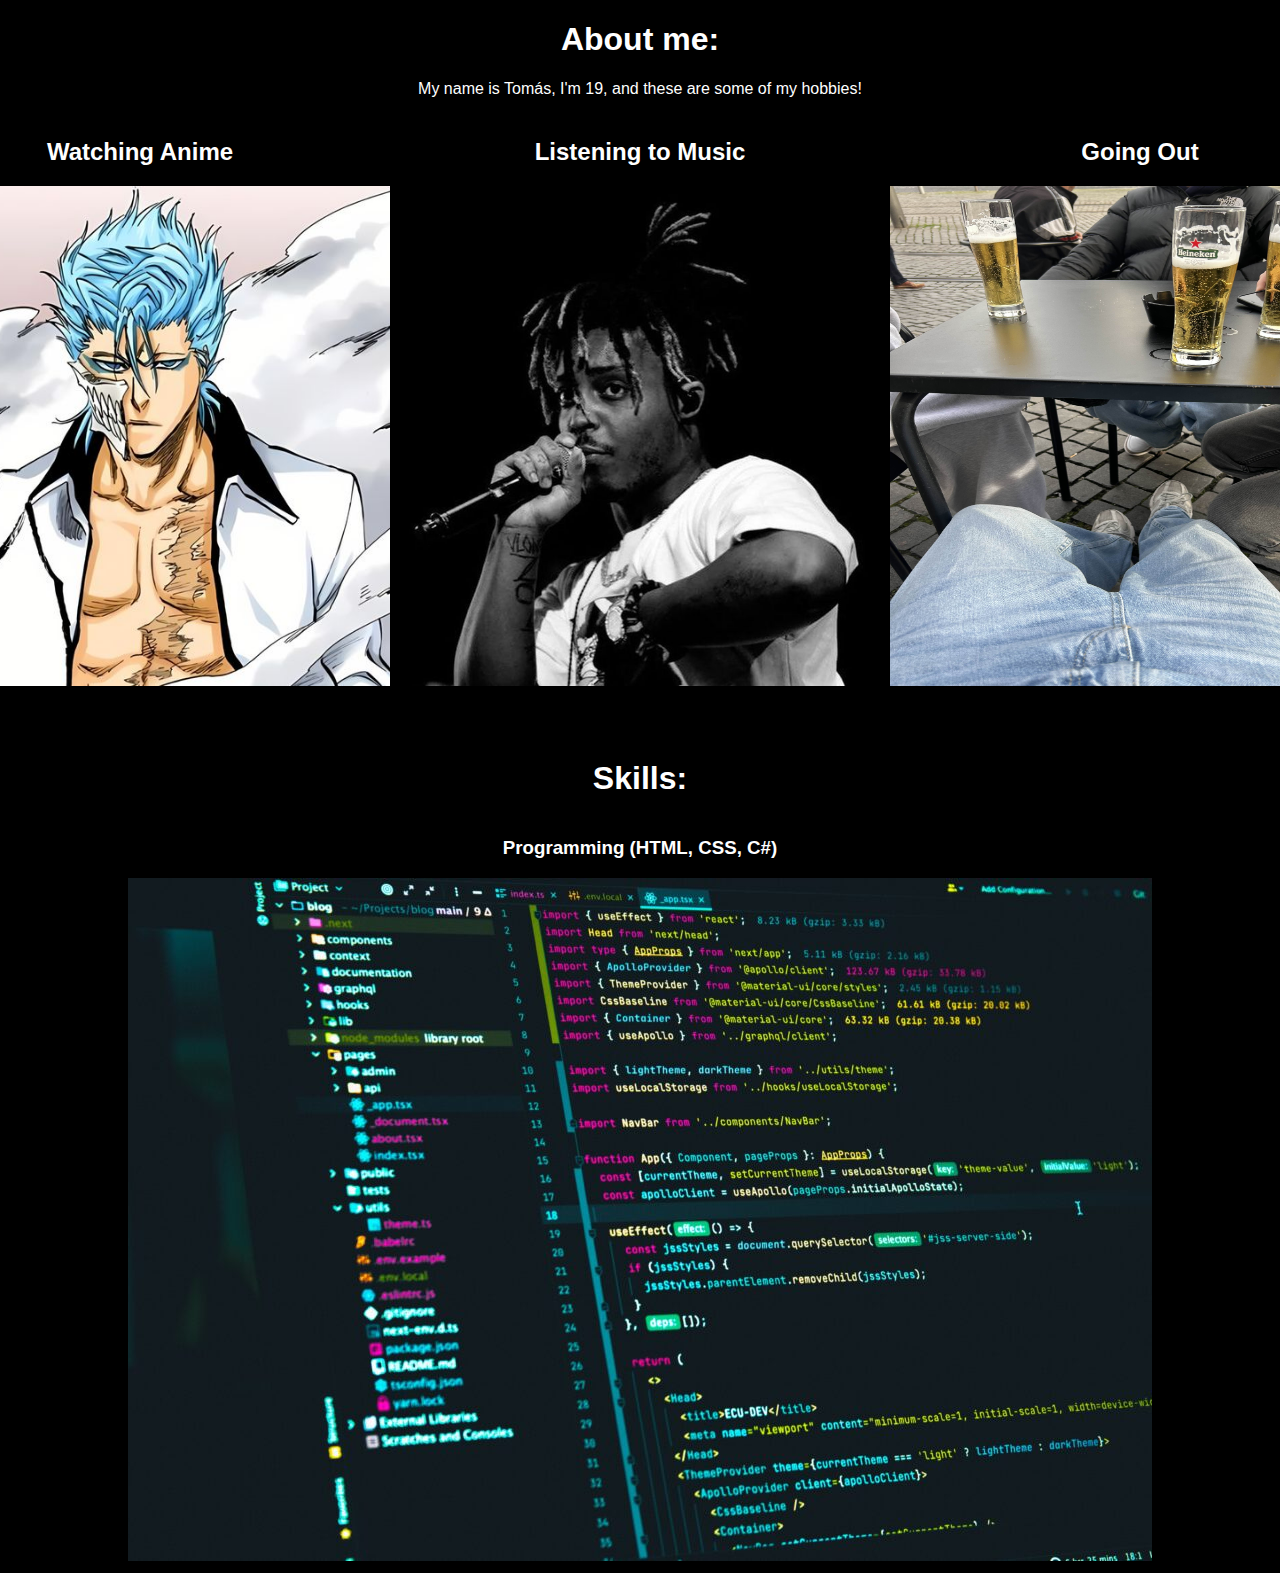
==== TomásGomes/index.html @ 640805c7 "New Code Image" ====
<!DOCTYPE html>
<html lang="en">
    <head>
        <meta charset="UTF-8">
        <meta name="viewport" content="width=device-width, initial-scale=1.0">
        <title>Tomás</title>

        <style>
                body {
                    text-align: center;
                    background-color: rgb(0, 0, 0);
                    font-family: 'Franklin Gothic Medium', 'Arial Narrow', Arial, sans-serif;
                    color: white;
                }
                .hobbies-container {
                    display: flex;
                    justify-content: center;
                    margin-top: 20px;
                    margin-bottom: 70px;
                }
                .skills-container {
                    display: flex;
                    justify-content: center;
                }
                .hobbies-container img {
                    width: 500px;
                    height: 500px;
                }
                
        </style>

    </head>
    <body>
        <h1>About me:</h1>
        <p>My name is Tomás, I'm 19, and these are some of my hobbies!</p>
    
        <div class="hobbies-container">
            <div class="hobby1">
                <h2>Watching Anime</h2>
                <img src="grimjaw.jpg">
            </div>
            <div class="hobby2">
                <h2>Listening to Music</h2>
                <img src="juice.jpg">
            </div>
            <div class="hobby3">
                <h2>Going Out</h2>
                <img src="goingout.jpg">
            </div>
        </div>

        <h1>Skills:</h1>
        <div class="skills-container">
            <div class="skill1">
                <h3>Programming (HTML, CSS, C#)</h3>
            </div>
        </div>

        <div class="skill-image">
            <img src="code.jpg">
        </div>

    </body>
</html>
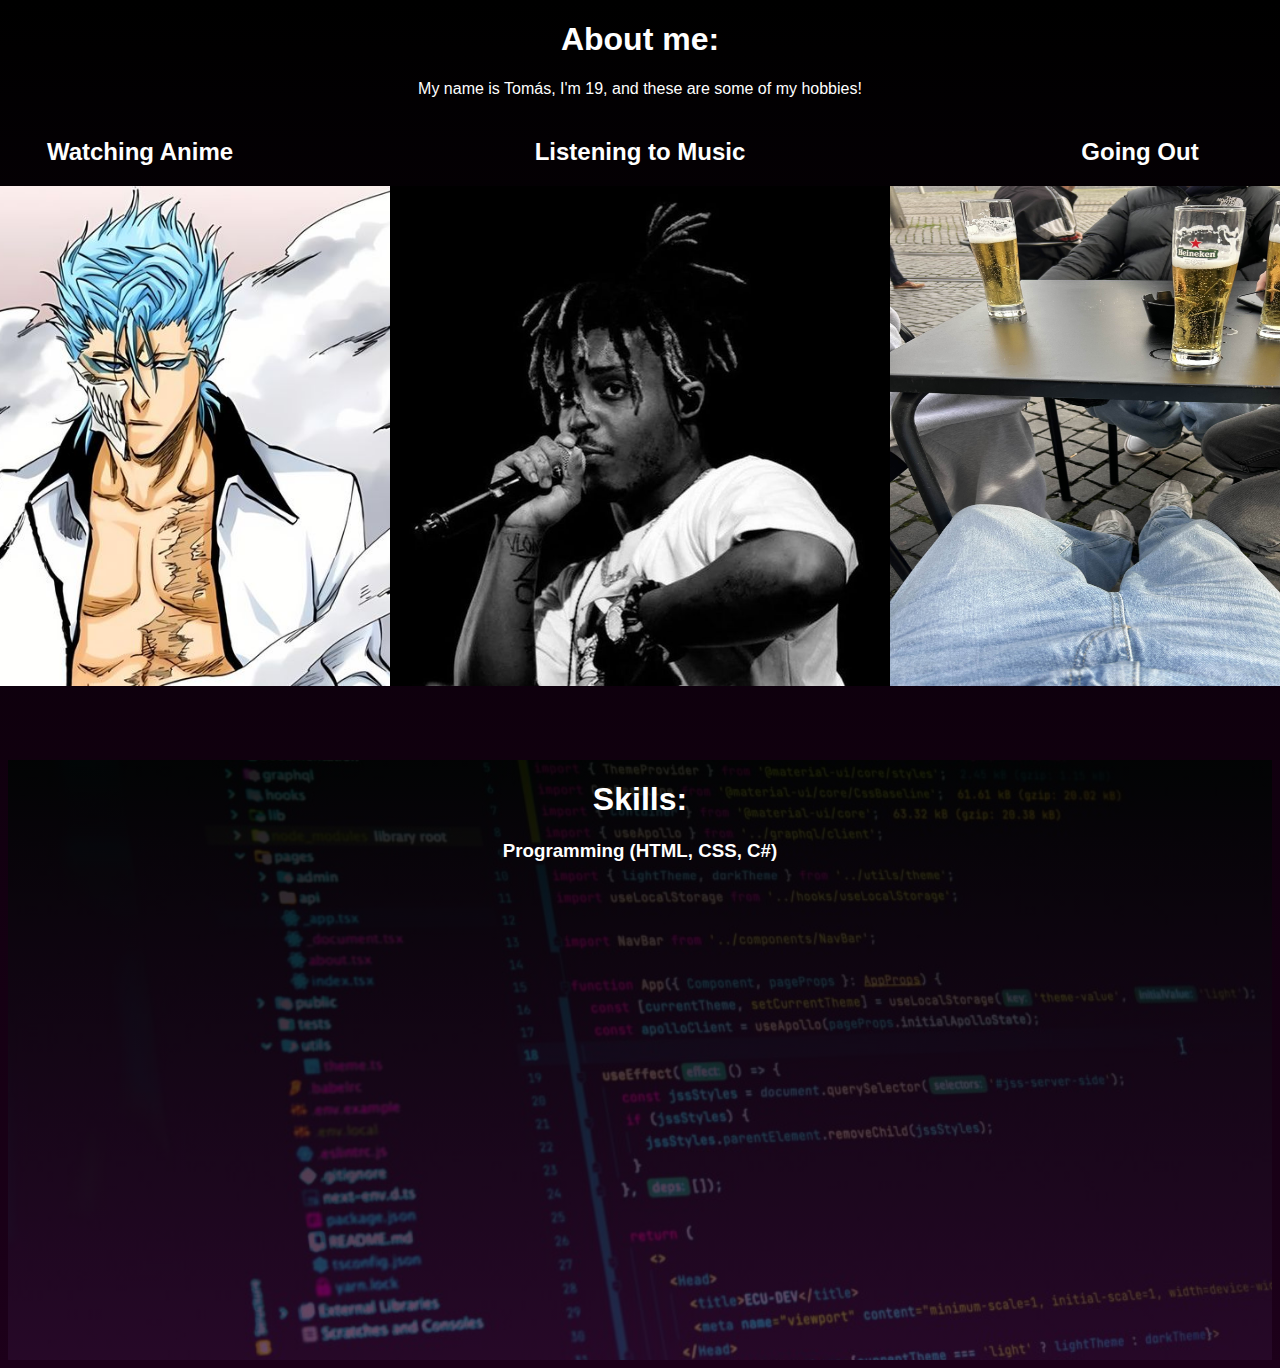
==== commit 4e3f2dfd: "New Gradient / Background Image" ====
--- a/TomásGomes/index.html
+++ b/TomásGomes/index.html
@@ -8,7 +8,7 @@
         <style>
                 body {
                     text-align: center;
-                    background-color: rgb(0, 0, 0);
+                    background: linear-gradient(rgb(0, 0, 0), rgb(29, 0, 26));
                     font-family: 'Franklin Gothic Medium', 'Arial Narrow', Arial, sans-serif;
                     color: white;
                 }
@@ -21,6 +21,11 @@
                 .skills-container {
                     display: flex;
                     justify-content: center;
+                    background-image: linear-gradient(rgba(0, 0, 0, 0.87), rgba(47, 0, 43, 0.7)), url('code.jpg');
+                    background-size: cover;
+                    width: 100%;
+                    height: 600px;
+                    background-position: center;
                 }
                 .hobbies-container img {
                     width: 500px;
@@ -49,16 +54,13 @@
             </div>
         </div>
 
-        <h1>Skills:</h1>
-        <div class="skills-container">
+        
+        <div class="skills-container">  
             <div class="skill1">
+                <h1>Skills:</h1>
                 <h3>Programming (HTML, CSS, C#)</h3>
             </div>
         </div>
 
-        <div class="skill-image">
-            <img src="code.jpg">
-        </div>
-
     </body>
 </html>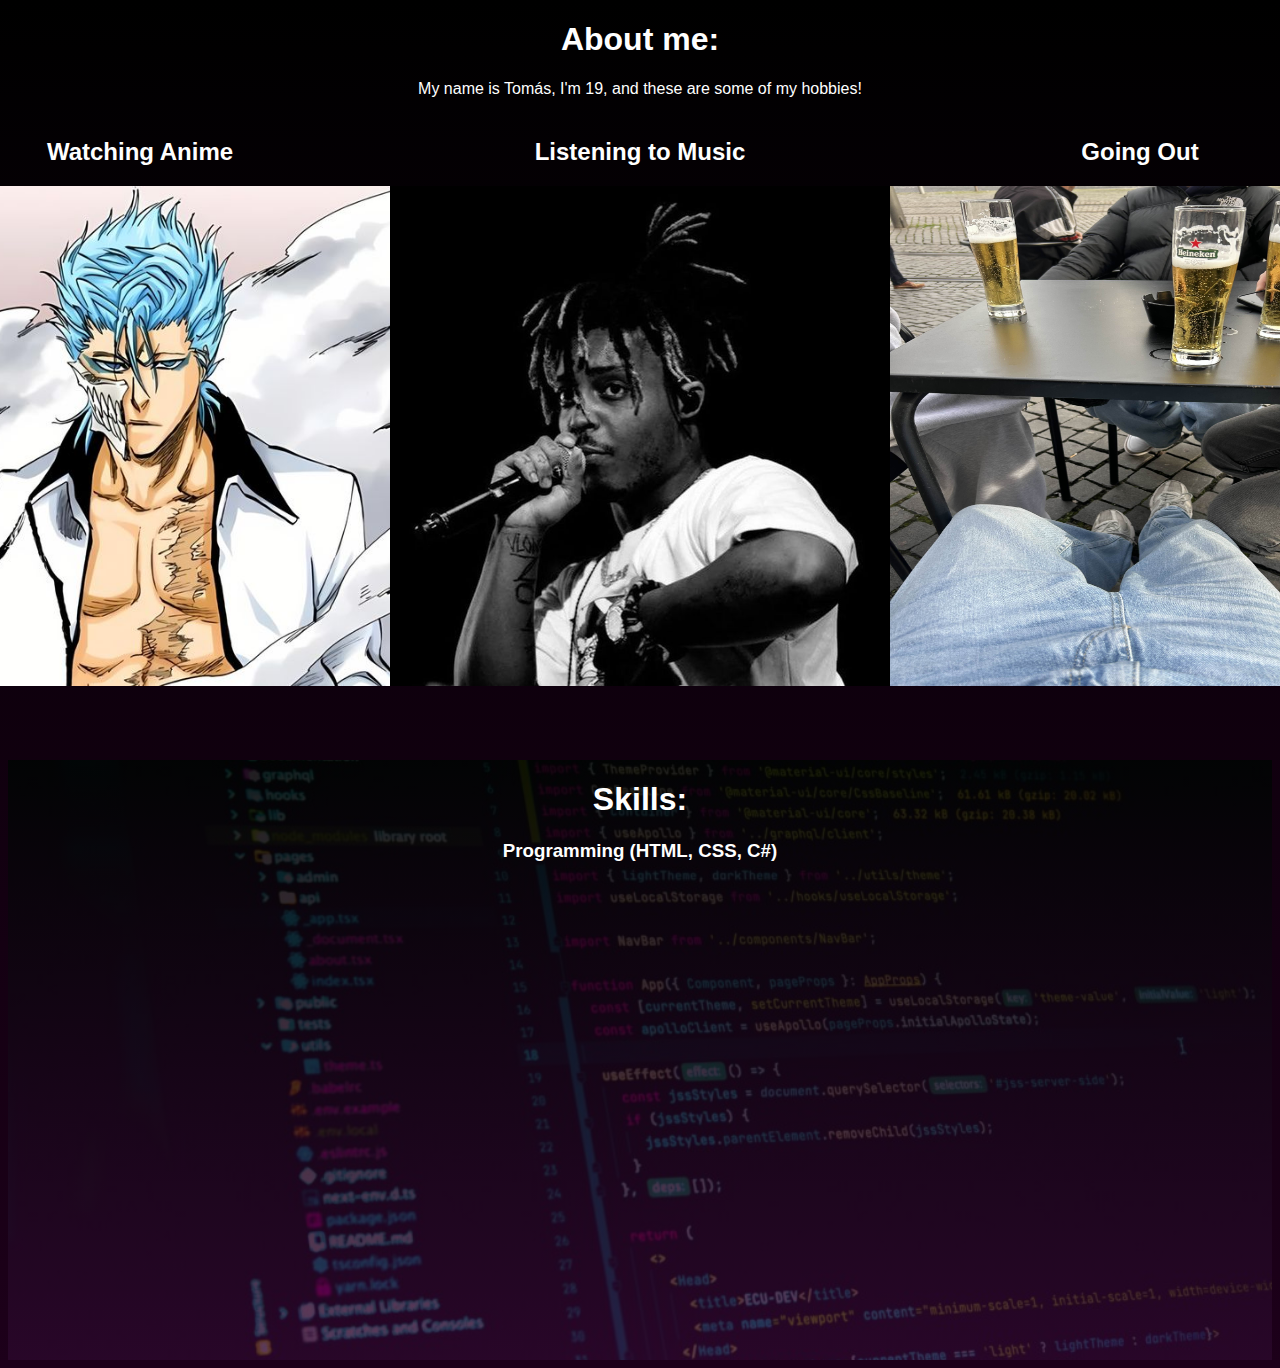
==== commit 5c95387b: "Color Fix" ====
--- a/TomásGomes/index.html
+++ b/TomásGomes/index.html
@@ -21,7 +21,7 @@
                 .skills-container {
                     display: flex;
                     justify-content: center;
-                    background-image: linear-gradient(rgba(0, 0, 0, 0.87), rgba(47, 0, 43, 0.7)), url('code.jpg');
+                    background-image: linear-gradient(rgba(0, 0, 0, 0.87), rgba(47, 0, 43, 0.763)), url('code.jpg');
                     background-size: cover;
                     width: 100%;
                     height: 600px;
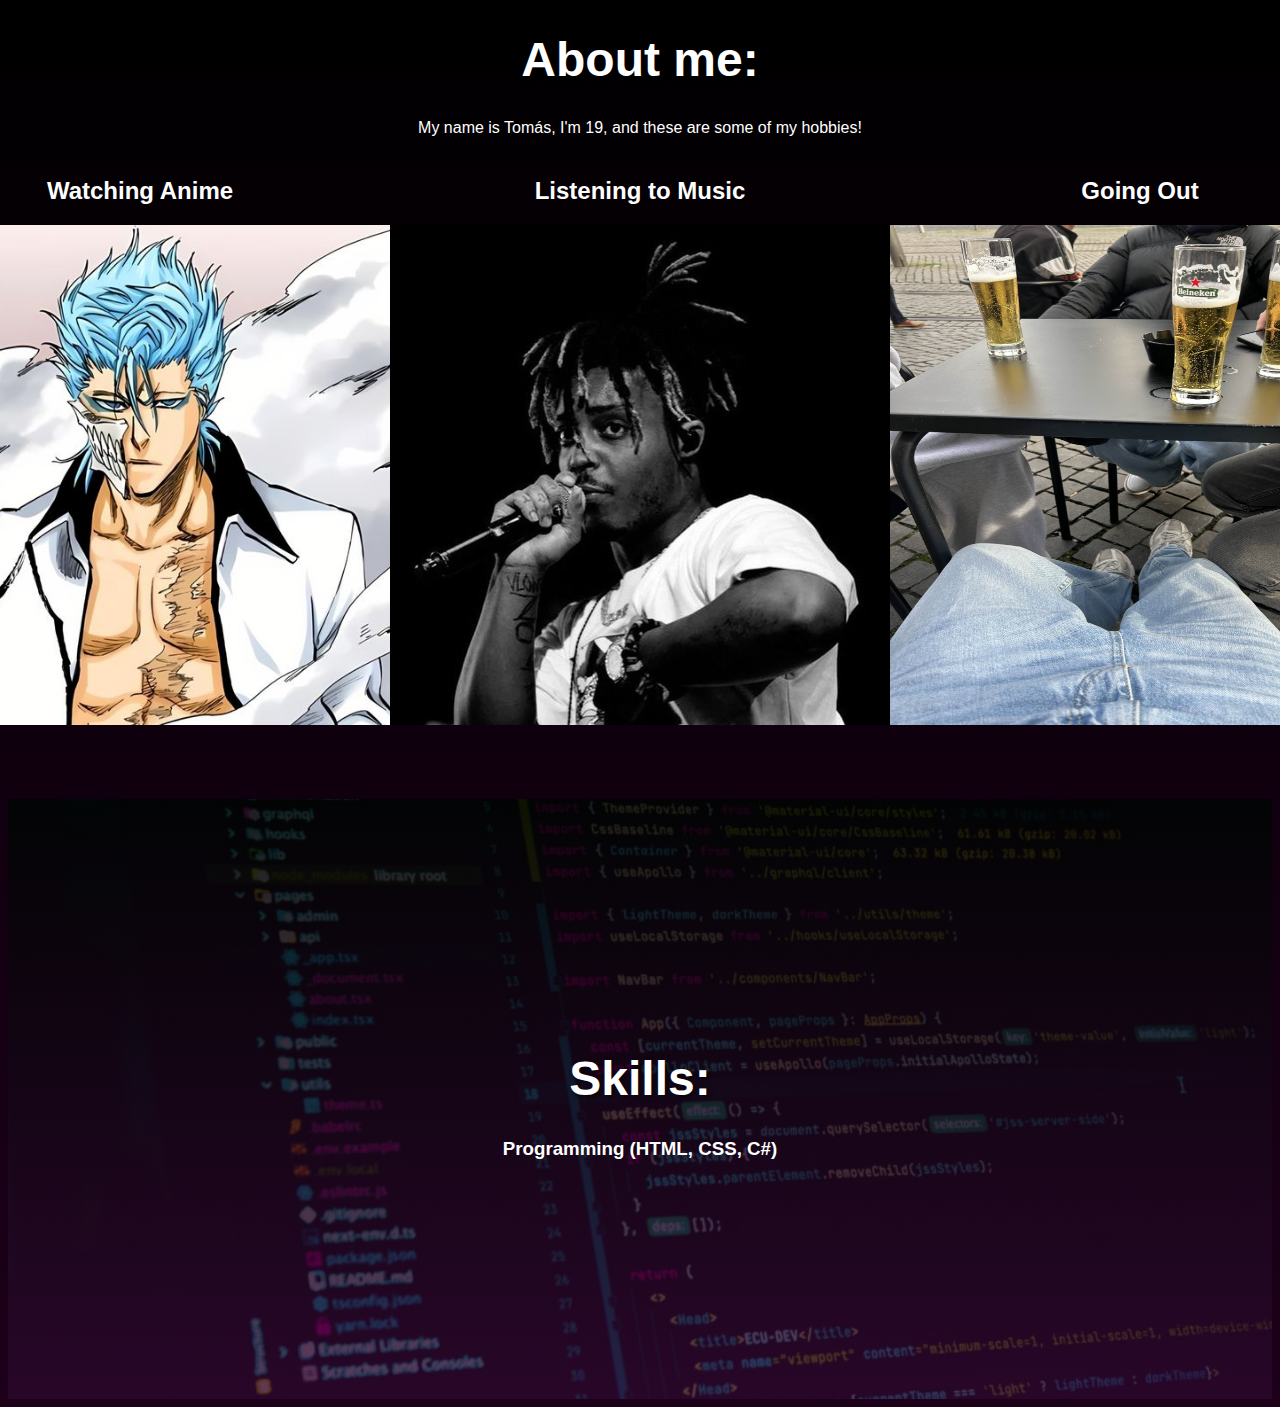
==== commit 5539ebd9: "Titles Size" ====
--- a/TomásGomes/index.html
+++ b/TomásGomes/index.html
@@ -12,11 +12,20 @@
                     font-family: 'Franklin Gothic Medium', 'Arial Narrow', Arial, sans-serif;
                     color: white;
                 }
+                body h1 {
+                    font-size: 3rem;
+                    font-weight: bold;
+                    text-shadow: 2px 2px 5px rgba(0, 0, 0, 0.7);
+                }
                 .hobbies-container {
                     display: flex;
                     justify-content: center;
                     margin-top: 20px;
                     margin-bottom: 70px;
+                }
+                .hobbies-container img {
+                    width: 500px;
+                    height: 500px;
                 }
                 .skills-container {
                     display: flex;
@@ -26,11 +35,15 @@
                     width: 100%;
                     height: 600px;
                     background-position: center;
+                    align-items: center;
                 }
-                .hobbies-container img {
-                    width: 500px;
-                    height: 500px;
+                .skills-container h1 {
+                    font-size: 3rem;
+                    font-weight: bold;
+                    text-shadow: 2px 2px 5px rgba(0, 0, 0, 0.7);
                 }
+
+
                 
         </style>
 
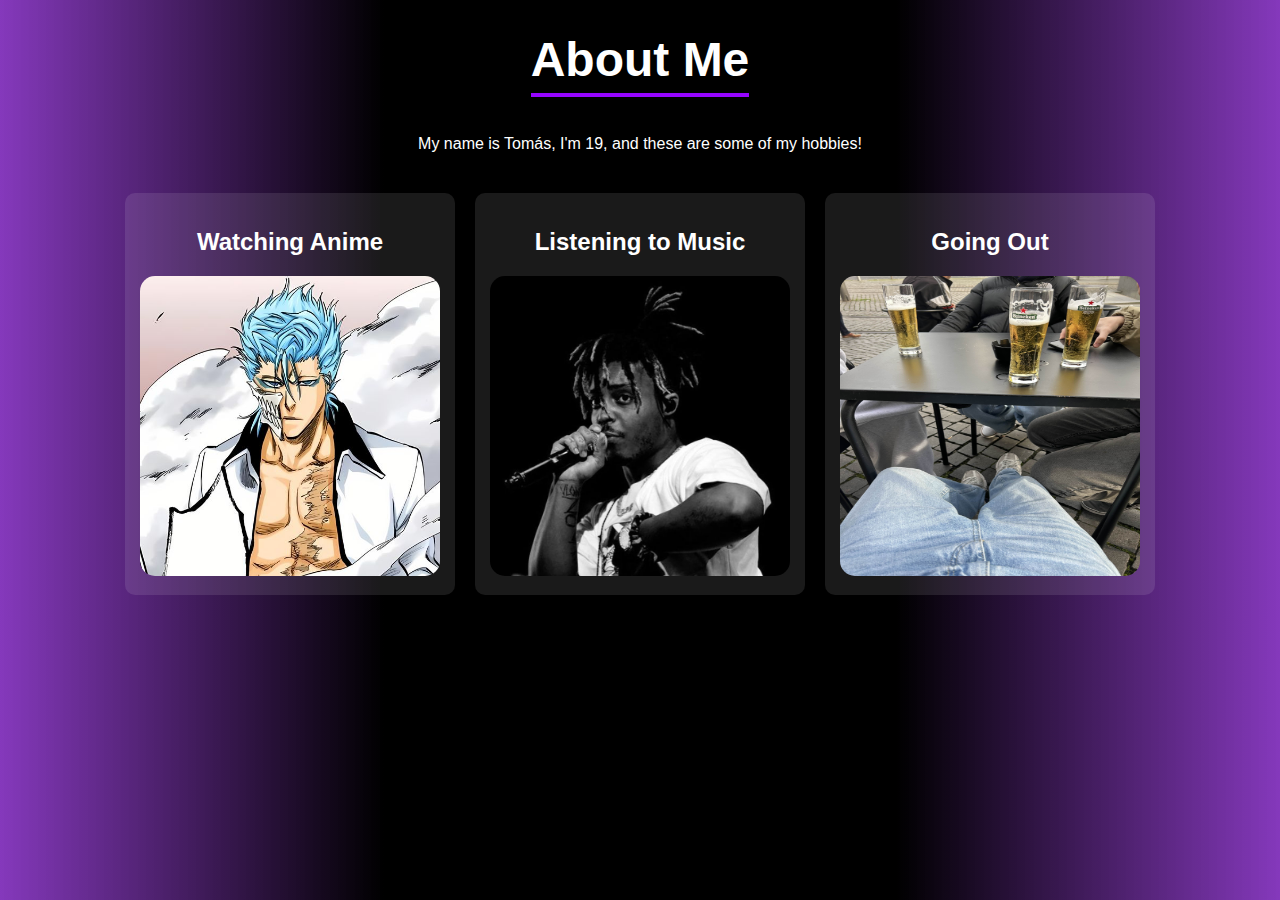
==== commit 0aeace49: "Reconstrução da Estrutura/Implementação de Animações" ====
--- a/TomásGomes/index.html
+++ b/TomásGomes/index.html
@@ -1,79 +1,30 @@
 <!DOCTYPE html>
 <html lang="en">
-    <head>
-        <meta charset="UTF-8">
-        <meta name="viewport" content="width=device-width, initial-scale=1.0">
-        <title>Tomás</title>
+<head>
+    <meta charset="UTF-8">
+    <meta name="viewport" content="width=device-width, initial-scale=1.0">
+    <title>About Me</title>
+    <link rel="stylesheet" href="style.css">
+</head>
+<body>
+    <section class="about-me">
+        <h1>About Me</h1>
+        <p>My name is Tomás, I'm 19, and these are some of my hobbies!</p>
+    </section>
 
-        <style>
-                body {
-                    text-align: center;
-                    background: linear-gradient(rgb(0, 0, 0), rgb(29, 0, 26));
-                    font-family: 'Franklin Gothic Medium', 'Arial Narrow', Arial, sans-serif;
-                    color: white;
-                }
-                body h1 {
-                    font-size: 3rem;
-                    font-weight: bold;
-                    text-shadow: 2px 2px 5px rgba(0, 0, 0, 0.7);
-                }
-                .hobbies-container {
-                    display: flex;
-                    justify-content: center;
-                    margin-top: 20px;
-                    margin-bottom: 70px;
-                }
-                .hobbies-container img {
-                    width: 500px;
-                    height: 500px;
-                }
-                .skills-container {
-                    display: flex;
-                    justify-content: center;
-                    background-image: linear-gradient(rgba(0, 0, 0, 0.87), rgba(47, 0, 43, 0.763)), url('code.jpg');
-                    background-size: cover;
-                    width: 100%;
-                    height: 600px;
-                    background-position: center;
-                    align-items: center;
-                }
-                .skills-container h1 {
-                    font-size: 3rem;
-                    font-weight: bold;
-                    text-shadow: 2px 2px 5px rgba(0, 0, 0, 0.7);
-                }
-
-
-                
-        </style>
-
-    </head>
-    <body>
-        <h1>About me:</h1>
-        <p>My name is Tomás, I'm 19, and these are some of my hobbies!</p>
-    
-        <div class="hobbies-container">
-            <div class="hobby1">
-                <h2>Watching Anime</h2>
-                <img src="grimjaw.jpg">
-            </div>
-            <div class="hobby2">
-                <h2>Listening to Music</h2>
-                <img src="juice.jpg">
-            </div>
-            <div class="hobby3">
-                <h2>Going Out</h2>
-                <img src="goingout.jpg">
-            </div>
+    <section class="hobbies">
+        <div class="hobby">
+            <h2>Watching Anime</h2>
+            <img src="grimjaw.jpg" alt="Watching Anime">
         </div>
-
-        
-        <div class="skills-container">  
-            <div class="skill1">
-                <h1>Skills:</h1>
-                <h3>Programming (HTML, CSS, C#)</h3>
-            </div>
+        <div class="hobby">
+            <h2>Listening to Music</h2>
+            <img src="juice.jpg" alt="Listening to Music">
         </div>
-
-    </body>
+        <div class="hobby">
+            <h2>Going Out</h2>
+            <img src="goingout.jpg" alt="Going Out">
+        </div>
+    </section>
+</body>
 </html>--- a/TomásGomes/style.css
+++ b/TomásGomes/style.css
@@ -0,0 +1,64 @@
+body {
+    text-align: center;
+    background: linear-gradient(to right, #6a0dadd1, black 30%, black 70%, #6a0dadd1);
+    font-family: 'Arial', sans-serif;
+    color: white;
+    margin: 0;
+    padding: 0;
+}
+
+.about-me h1 {
+    font-size: 3rem;
+    font-weight: bold;
+    position: relative;
+    display: inline-block;
+}
+
+.about-me h1::after {
+    content: '';
+    position: absolute;
+    left: 0;
+    bottom: -10px;
+    width: 100%;
+    height: 4px;
+    background: #9604ff;
+    transition: width 0.4s ease-in-out;
+}
+
+.about-me h1:hover::after {
+    width: 50%;
+}
+
+.hobbies {
+    display: flex;
+    justify-content: center;
+    align-items: center;
+    gap: 20px;
+    flex-wrap: wrap;
+    margin-top: 20px;
+    padding: 20px;
+}
+
+.hobby {
+    text-align: center;
+    background: rgba(255, 255, 255, 0.1);
+    padding: 15px;
+    border-radius: 10px;
+    transition: transform 0.3s ease-in-out, box-shadow 0.3s ease-in-out;
+}
+
+.hobby:hover {
+    transform: scale(1.05);
+    box-shadow: 0px 0px 15px rgba(255, 255, 255, 0.2);
+}
+
+.hobby img {
+    width: 300px;
+    height: 300px;
+    border-radius: 15px;
+    transition: transform 0.3s ease-in-out;
+}
+
+.hobby img:hover {
+    transform: scale(1.05);
+}
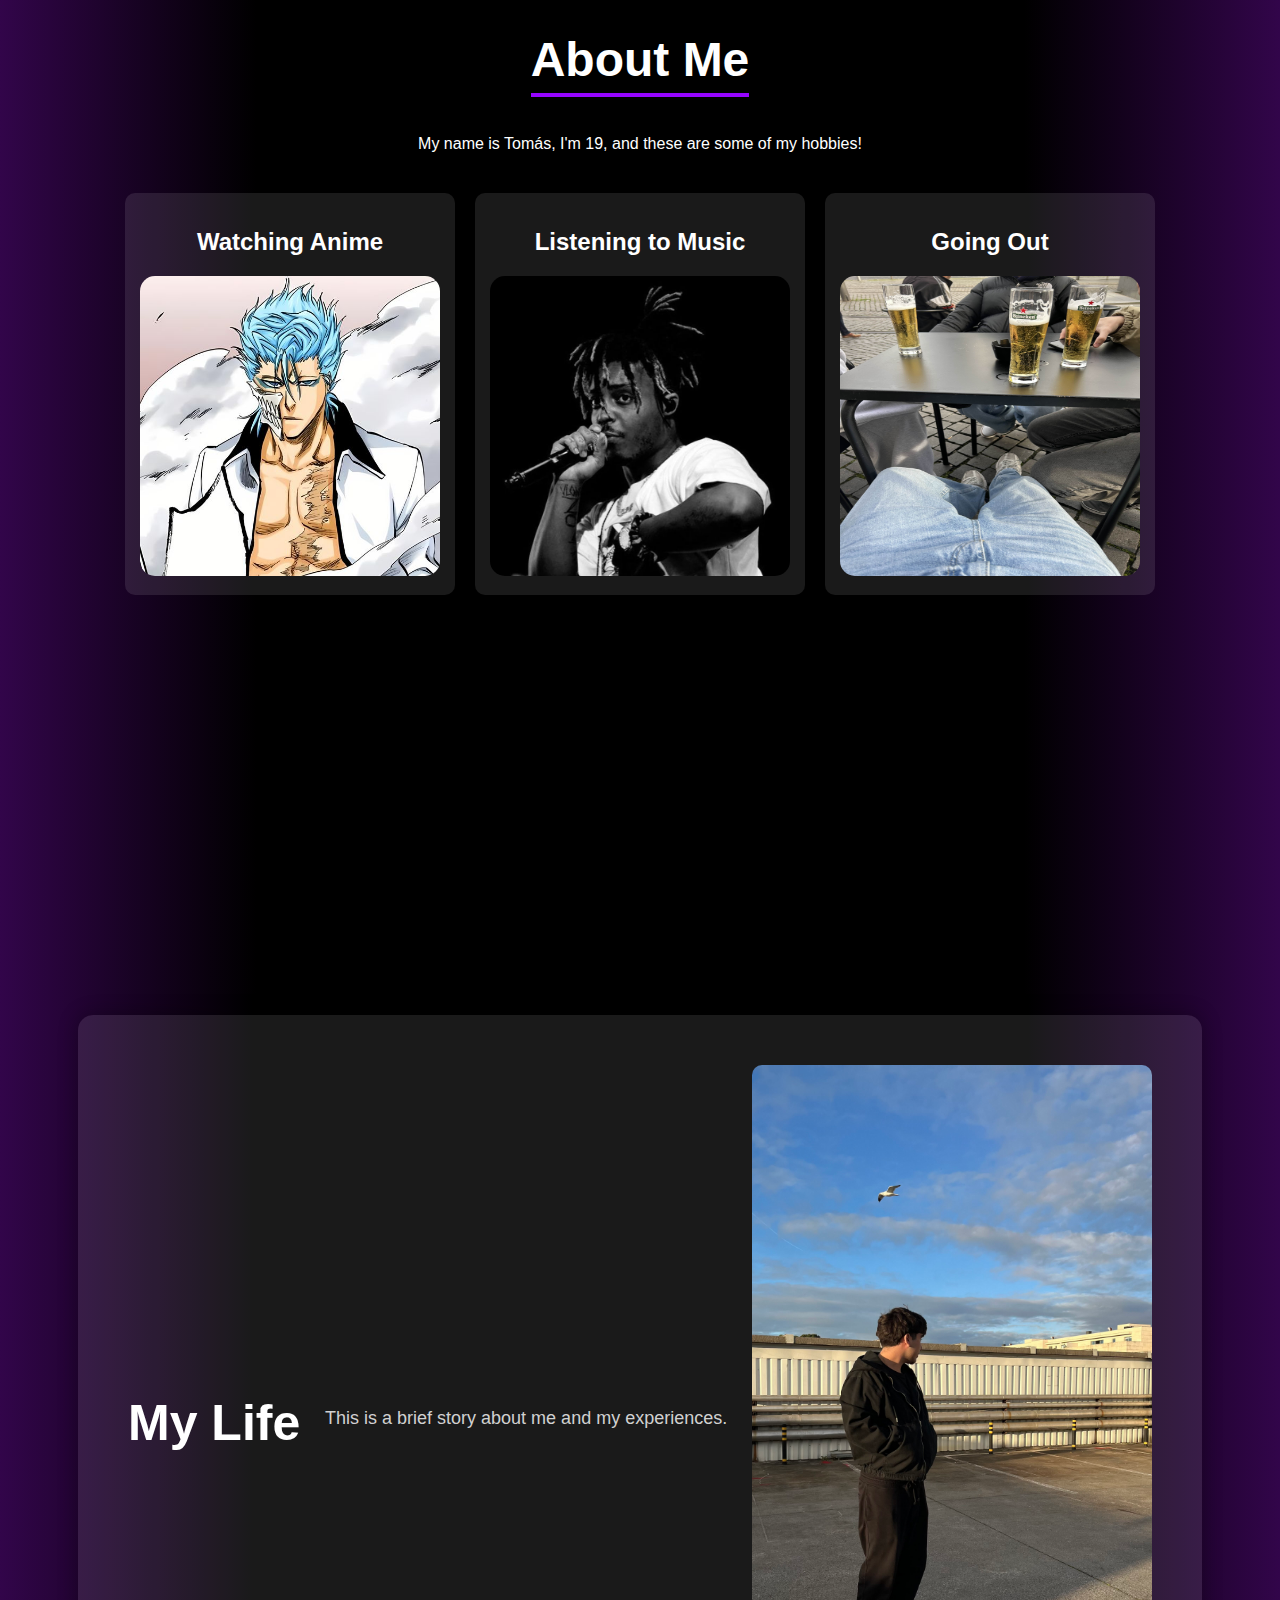
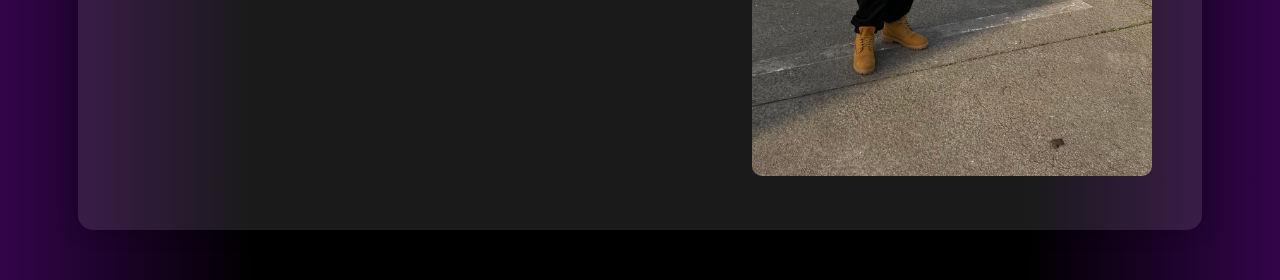
==== commit fe157208: "New Section - History / History Styling" ====
--- a/TomásGomes/index.html
+++ b/TomásGomes/index.html
@@ -3,7 +3,7 @@
 <head>
     <meta charset="UTF-8">
     <meta name="viewport" content="width=device-width, initial-scale=1.0">
-    <title>About Me</title>
+    <title>Tomás Gomes</title>
     <link rel="stylesheet" href="style.css">
 </head>
 <body>
@@ -26,5 +26,15 @@
             <img src="goingout.jpg" alt="Going Out">
         </div>
     </section>
+
+    <section class="history">
+        <h1>My Life</h1>
+        <div class="history-text">
+            <p>This is a brief story about me and my experiences.</p>
+        </div>
+        <div class="history-image">
+            <img src="mefr.jpg" alt="My Life Image">
+        </div>
+    </section>
 </body>
 </html>--- a/TomásGomes/style.css
+++ b/TomásGomes/style.css
@@ -1,8 +1,8 @@
 body {
     text-align: center;
-    background: linear-gradient(to right, #6a0dadd1, black 30%, black 70%, #6a0dadd1);
+    background: linear-gradient(to right, #32054a, black 20%, black 80%, #32054a);
     font-family: 'Arial', sans-serif;
-    color: white;
+    color: white;                                                                                   /*Estiliza a página em geral*/
     margin: 0;
     padding: 0;
 }
@@ -10,7 +10,7 @@
 .about-me h1 {
     font-size: 3rem;
     font-weight: bold;
-    position: relative;
+    position: relative;             /*Estiliza o título na class about me*/
     display: inline-block;
 }
 
@@ -18,47 +18,89 @@
     content: '';
     position: absolute;
     left: 0;
-    bottom: -10px;
-    width: 100%;
+    bottom: -10px;                          /*Animação para o título*/   
+    width: 100%;                            
     height: 4px;
     background: #9604ff;
     transition: width 0.4s ease-in-out;
 }
 
 .about-me h1:hover::after {
-    width: 50%;
+    width: 50%;                /*Distância da animação na linha por baixo do título*/             
 }
 
 .hobbies {
     display: flex;
     justify-content: center;
     align-items: center;
-    gap: 20px;
+    gap: 20px;                  /*Estiliza a class dos Hobbies*/   
     flex-wrap: wrap;
     margin-top: 20px;
     padding: 20px;
+    margin-bottom: 400px;
 }
 
 .hobby {
     text-align: center;
     background: rgba(255, 255, 255, 0.1);
-    padding: 15px;
+    padding: 15px;                                                          /*Estiliza cada um dos hobbies de forma igual*/   
     border-radius: 10px;
     transition: transform 0.3s ease-in-out, box-shadow 0.3s ease-in-out;
 }
 
+.hobby h2 {
+    font-weight: bold;                                  /*Coloca os títulos de cada hobby em negrito*/
+}
+
 .hobby:hover {
     transform: scale(1.05);
-    box-shadow: 0px 0px 15px rgba(255, 255, 255, 0.2);
+    box-shadow: 0px 0px 15px rgba(208, 0, 255, 0.671);                  /*Animação para os blocos dos hobbies*/
 }
 
 .hobby img {
     width: 300px;
-    height: 300px;
+    height: 300px;                                                          /*Estiliza as imagens nos hobbies*/
     border-radius: 15px;
     transition: transform 0.3s ease-in-out;
 }
 
 .hobby img:hover {
-    transform: scale(1.05);
+    transform: scale(1.05);                                                  /*Animação para as imagens nos hobbies*/
 }
+
+.history {
+    display: flex;
+    align-items: center;
+    justify-content: space-between;
+    padding: 50px;
+    max-width: 80%;
+    margin: auto;
+    background: rgba(255, 255, 255, 0.1);
+    border-radius: 15px;
+    box-shadow: 0px 0px 20px rgba(0, 0, 0, 0.3);
+    margin-bottom: 50px;
+}
+
+.history-text {
+    text-align: left;
+    max-width: 50%;
+}
+
+.history h1 {
+    font-size: 50px;
+    font-weight: bold;
+    margin: 0;
+    display: inline-block;
+}
+
+.history p {
+    font-size: 18px;
+    color: #d1d1d1;
+    margin-top: 10px;
+}
+
+.history-image img {
+    width: 400px;
+    height: auto;
+    border-radius: 10px;
+}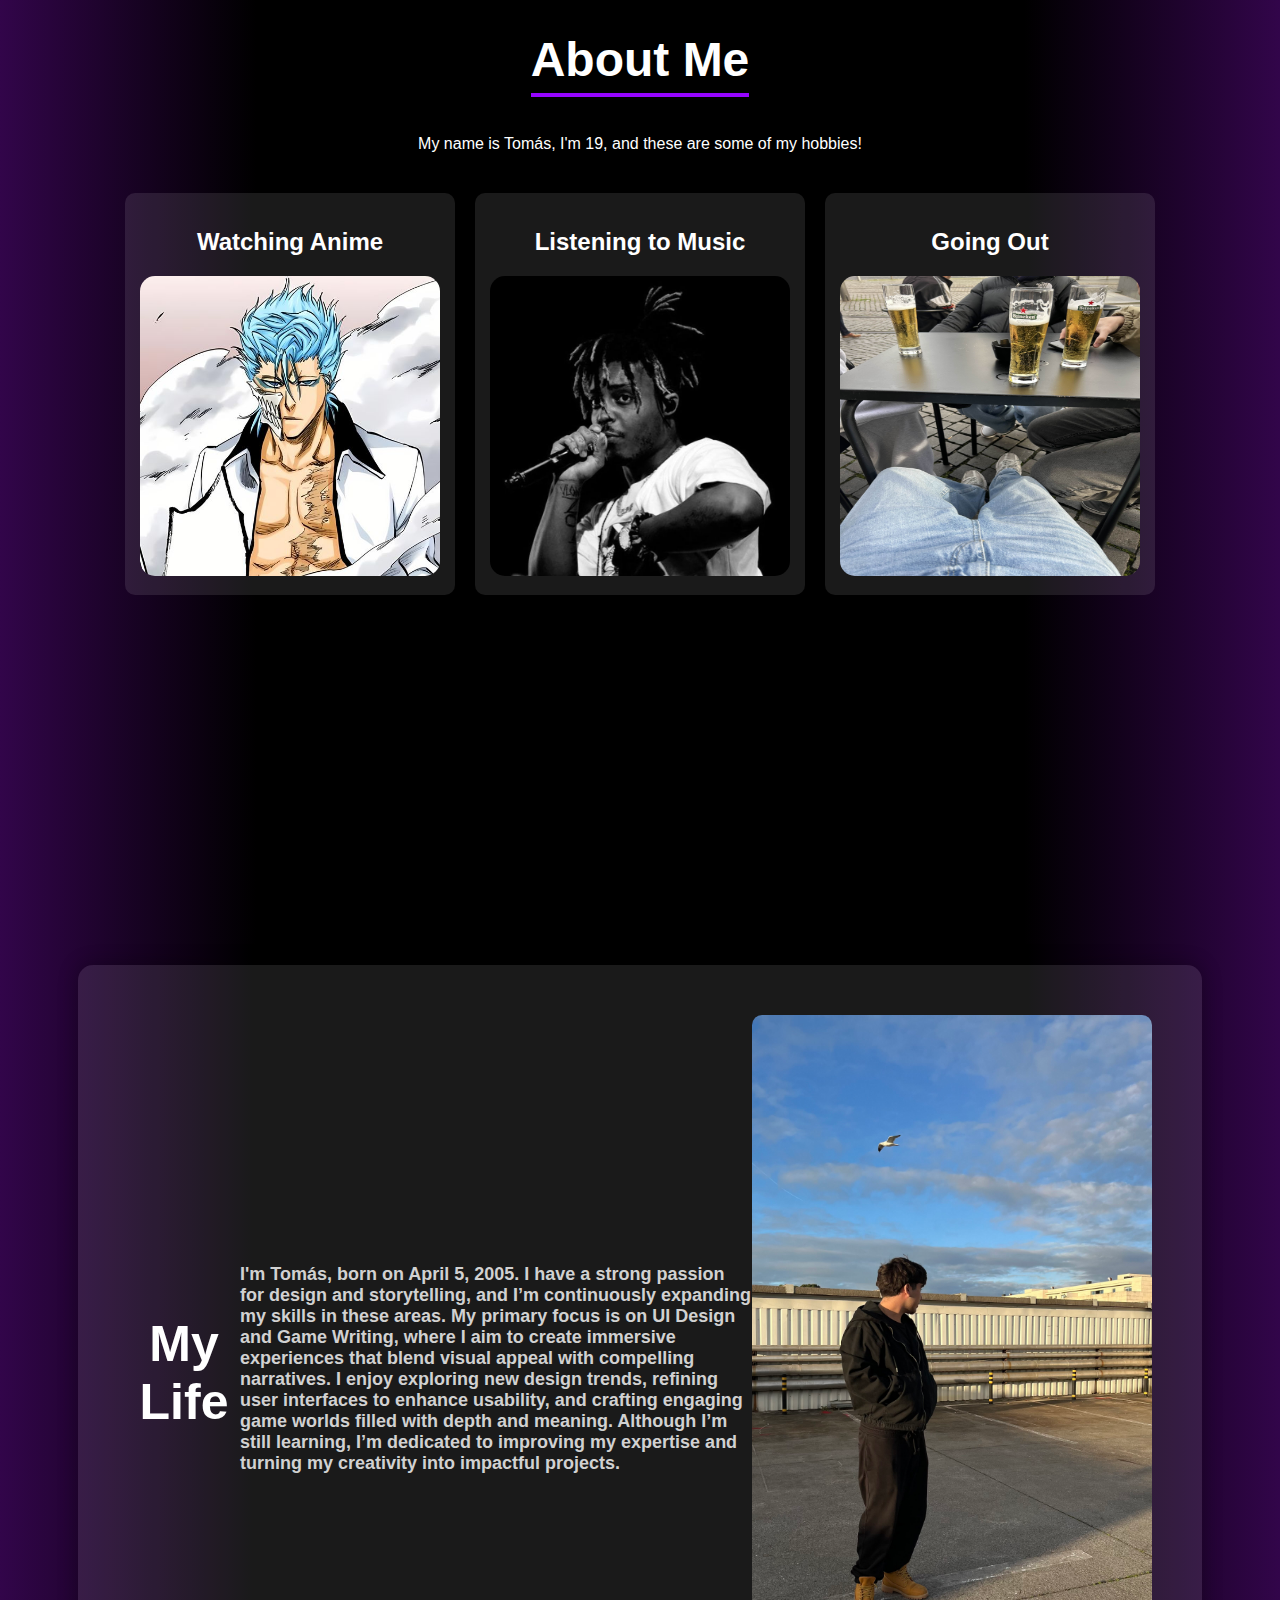
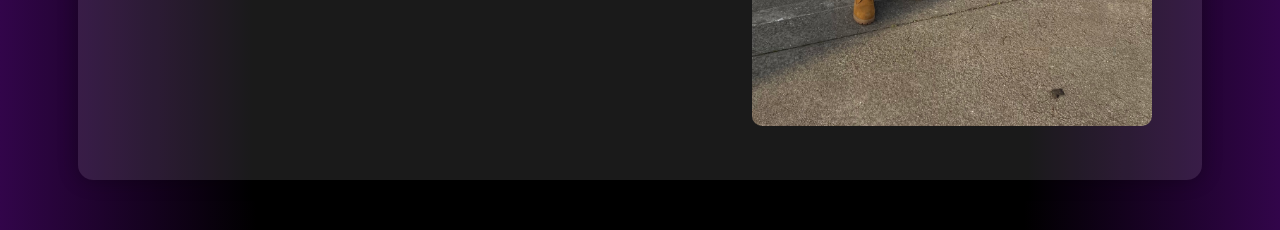
==== commit 7385dcb3: "History Text Update" ====
--- a/TomásGomes/index.html
+++ b/TomásGomes/index.html
@@ -30,7 +30,11 @@
     <section class="history">
         <h1>My Life</h1>
         <div class="history-text">
-            <p>This is a brief story about me and my experiences.</p>
+            <p> 
+                I'm Tomás, born on April 5, 2005. I have a strong passion for design and storytelling, and I’m continuously expanding my skills in these areas. My primary focus is on UI Design and Game Writing, where I aim to create immersive experiences that blend visual appeal with compelling narratives.
+
+                I enjoy exploring new design trends, refining user interfaces to enhance usability, and crafting engaging game worlds filled with depth and meaning. Although I’m still learning, I’m dedicated to improving my expertise and turning my creativity into impactful projects.
+            </p>
         </div>
         <div class="history-image">
             <img src="mefr.jpg" alt="My Life Image">
--- a/TomásGomes/style.css
+++ b/TomásGomes/style.css
@@ -37,7 +37,7 @@
     flex-wrap: wrap;
     margin-top: 20px;
     padding: 20px;
-    margin-bottom: 400px;
+    margin-bottom: 350px;
 }
 
 .hobby {
@@ -97,6 +97,7 @@
     font-size: 18px;
     color: #d1d1d1;
     margin-top: 10px;
+    font-weight: bolder;
 }
 
 .history-image img {
